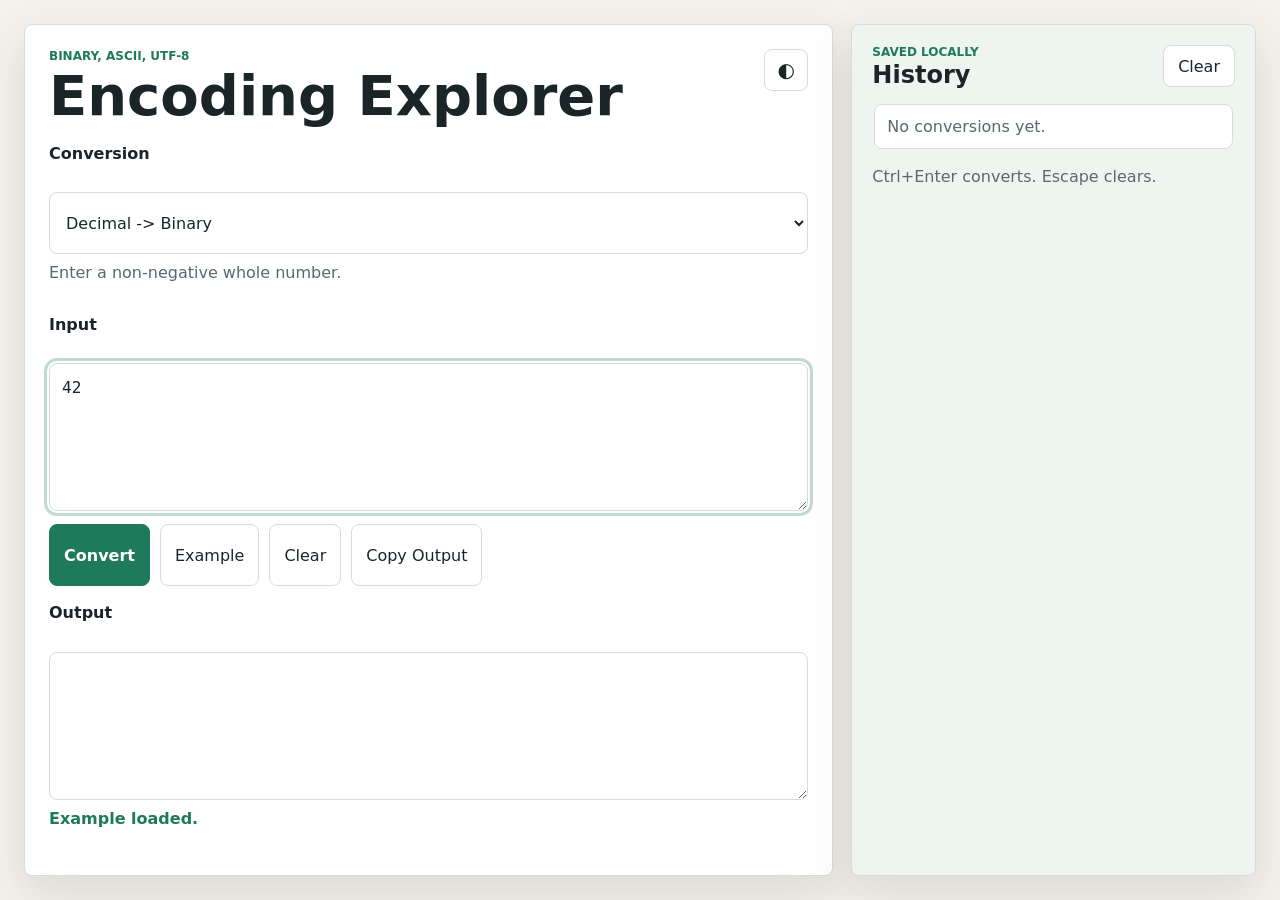
==== frontend-deploy/index.html @ 147ce119 "initial commit" ====
<!doctype html>
<html lang="en">
  <head>
    <meta charset="utf-8">
    <meta name="viewport" content="width=device-width, initial-scale=1">
    <title>Encoding Explorer — Binary, ASCII & UTF-8 Converter</title>
    <meta name="google-site-verification" content="eAd-L0zcls0rCKMD75jXM7rShIkIqUEqswG6NJh9wWE" />

    <meta name="description" content="Free online tool to convert between binary, decimal, ASCII, and UTF-8 encodings instantly in your browser. No signup required.">
    <link rel="canonical" href="https://citex.name.ng/">

    <meta property="og:title" content="Encoding Explorer">
    <meta property="og:description" content="Convert between binary, ASCII, and UTF-8 instantly.">
    <meta property="og:type" content="website">
    <meta property="og:url" content="https://citex.name.ng/">

    <meta name="theme-color" content="#f4f1ea" media="(prefers-color-scheme: light)">
    <meta name="theme-color" content="#141817" media="(prefers-color-scheme: dark)">

    <link rel="stylesheet" href="static/styles.css">
    <script>
      // Mirrors converter.py's CONVERSIONS tuple exactly (key, label, hint, example).
      // Netlify serves this statically, so it can't run Jinja's {{ conversions | tojson }} —
      // this hardcoded list must be kept in sync manually if converter.py ever changes.
      window.CONVERSIONS = [
        { key: "1",  label: "Decimal -> Binary",     hint: "Enter a non-negative whole number.",              example: "42" },
        { key: "2",  label: "Binary -> Decimal",     hint: "Enter binary digits. Spaces and commas are allowed.", example: "101010" },
        { key: "3",  label: "ASCII -> Binary",       hint: "Enter plain ASCII text.",                          example: "Hello" },
        { key: "4",  label: "Binary -> ASCII",       hint: "Enter 8-bit binary bytes.",                        example: "01001000 01100101 01101100 01101100 01101111" },
        { key: "5",  label: "ASCII -> UTF-8 bytes",  hint: "Enter ASCII text.",                                example: "Hello" },
        { key: "6",  label: "UTF-8 bytes -> ASCII",  hint: "Enter decimal byte values from 0 to 127.",         example: "72 101 108 108 111" },
        { key: "7",  label: "ASCII -> Decimal",      hint: "Enter ASCII text.",                                example: "ABC" },
        { key: "8",  label: "Decimal -> ASCII",      hint: "Enter decimal character values.",                 example: "65 66 67" },
        { key: "9",  label: "UTF-8 -> Decimal",      hint: "Enter any UTF-8 text.",                            example: "cafe" },
        { key: "10", label: "Decimal -> UTF-8",      hint: "Enter decimal bytes or one code point.",           example: "195 169" }
      ];
    </script>
  </head>
  <body>
    <main class="app-shell">
      <section class="workspace" aria-labelledby="app-title">
        <header class="topbar">
          <div>
            <p class="eyebrow">Binary, ASCII, UTF-8</p>
            <h1 id="app-title">Encoding Explorer</h1>
          </div>
          <button class="icon-button" id="themeToggle" type="button" aria-label="Toggle dark mode" title="Toggle dark mode">
            <span aria-hidden="true">◐</span>
          </button>
        </header>

        <div class="converter-panel">
          <label class="field-label" for="conversionSelect">Conversion</label>
          <select id="conversionSelect"></select>
          <p class="hint" id="hintText"></p>

          <label class="field-label" for="inputValue">Input</label>
          <textarea id="inputValue" spellcheck="false"></textarea>

          <div class="actions">
            <button class="primary-button" id="convertButton" type="button">Convert</button>
            <button id="exampleButton" type="button">Example</button>
            <button id="clearButton" type="button">Clear</button>
            <button id="copyButton" type="button">Copy Output</button>
          </div>

          <label class="field-label" for="outputValue">Output</label>
          <textarea id="outputValue" readonly spellcheck="false"></textarea>
          <p class="status" id="statusText" role="status"></p>
        </div>
      </section>

      <aside class="history-panel" aria-labelledby="history-title">
        <div class="history-heading">
          <div>
            <p class="eyebrow">Saved locally</p>
            <h2 id="history-title">History</h2>
          </div>
          <button id="clearHistoryButton" type="button">Clear</button>
        </div>
        <div class="history-list" id="historyList"></div>
        <p class="shortcut-note">Ctrl+Enter converts. Escape clears.</p>
      </aside>
    </main>

    <script src="static/app.js"></script>
  </body>
</html>
---- frontend-deploy/static/styles.css ----
:root {
  color-scheme: light;
  --bg: #f4f1ea;
  --panel: #ffffff;
  --panel-soft: #eef5f1;
  --text: #1b2528;
  --muted: #5b686d;
  --border: #d5ddd8;
  --accent: #1f7a5b;
  --accent-strong: #155a43;
  --danger: #b3261e;
  --shadow: 0 18px 48px rgba(38, 48, 45, 0.12);
  font-family: Inter, ui-sans-serif, system-ui, -apple-system, BlinkMacSystemFont, "Segoe UI", sans-serif;
}

:root[data-theme="dark"] {
  color-scheme: dark;
  --bg: #141817;
  --panel: #202624;
  --panel-soft: #17211d;
  --text: #edf3ef;
  --muted: #a9b7b0;
  --border: #3a4641;
  --accent: #62d29f;
  --accent-strong: #3eaf7b;
  --danger: #ff8a80;
  --shadow: 0 18px 48px rgba(0, 0, 0, 0.34);
}

* {
  box-sizing: border-box;
}

body {
  margin: 0;
  min-height: 100vh;
  background: var(--bg);
  color: var(--text);
}

button,
select,
textarea {
  font: inherit;
}

button,
select {
  min-height: 42px;
}

button {
  border: 1px solid var(--border);
  border-radius: 8px;
  background: var(--panel);
  color: var(--text);
  cursor: pointer;
  padding: 0 14px;
}

button:hover {
  border-color: var(--accent);
}

.primary-button {
  border-color: var(--accent);
  background: var(--accent);
  color: #ffffff;
  font-weight: 700;
}

.primary-button:hover {
  background: var(--accent-strong);
}

.icon-button {
  width: 44px;
  padding: 0;
  font-size: 20px;
}

.app-shell {
  display: grid;
  grid-template-columns: minmax(0, 1.6fr) minmax(280px, 0.8fr);
  gap: 18px;
  min-height: 100vh;
  padding: 24px;
}

.workspace,
.history-panel {
  border: 1px solid var(--border);
  border-radius: 8px;
  box-shadow: var(--shadow);
}

.workspace {
  display: flex;
  flex-direction: column;
  gap: 18px;
  background: var(--panel);
  padding: 24px;
}

.history-panel {
  display: flex;
  flex-direction: column;
  background: var(--panel-soft);
  padding: 20px;
  min-height: 0;
}

.topbar,
.history-heading {
  display: flex;
  align-items: flex-start;
  justify-content: space-between;
  gap: 16px;
}

.eyebrow {
  margin: 0 0 4px;
  color: var(--accent);
  font-size: 12px;
  font-weight: 800;
  letter-spacing: 0;
  text-transform: uppercase;
}

h1,
h2 {
  margin: 0;
  line-height: 1.05;
}

h1 {
  font-size: clamp(32px, 5vw, 56px);
}

h2 {
  font-size: 24px;
}

.converter-panel {
  display: grid;
  grid-template-columns: 1fr;
  gap: 9px;
  flex: 1;
  min-height: 0;
}

.field-label {
  color: var(--text);
  font-weight: 800;
}

select,
textarea {
  width: 100%;
  border: 1px solid var(--border);
  border-radius: 8px;
  background: var(--panel);
  color: var(--text);
}

select {
  padding: 0 12px;
}

textarea {
  min-height: 128px;
  resize: vertical;
  padding: 12px;
  font-family: "Cascadia Code", "SFMono-Regular", Consolas, monospace;
  line-height: 1.5;
}

textarea:focus,
select:focus,
button:focus-visible {
  outline: 3px solid color-mix(in srgb, var(--accent) 28%, transparent);
  outline-offset: 2px;
}

.hint,
.status,
.shortcut-note {
  margin: 0;
  min-height: 22px;
  color: var(--muted);
}

.status.is-error {
  color: var(--danger);
  font-weight: 700;
}

.status.is-success {
  color: var(--accent);
  font-weight: 700;
}

.actions {
  display: flex;
  flex-wrap: wrap;
  gap: 10px;
  padding: 4px 0 8px;
}

.history-list {
  display: flex;
  flex-direction: column;
  gap: 10px;
  overflow: auto;
  padding: 16px 2px 2px;
}

.history-empty,
.history-item {
  border: 1px solid var(--border);
  border-radius: 8px;
  background: var(--panel);
  padding: 12px;
}

.history-empty {
  color: var(--muted);
}

.history-item {
  text-align: left;
  min-height: auto;
}

.history-item strong,
.history-item span {
  display: block;
}

.history-item strong {
  margin-bottom: 6px;
}

.history-item span {
  color: var(--muted);
  overflow: hidden;
  text-overflow: ellipsis;
  white-space: nowrap;
}

.shortcut-note {
  padding-top: 16px;
}

@media (max-width: 820px) {
  .app-shell {
    grid-template-columns: 1fr;
    padding: 12px;
  }

  .workspace,
  .history-panel {
    padding: 16px;
  }
}
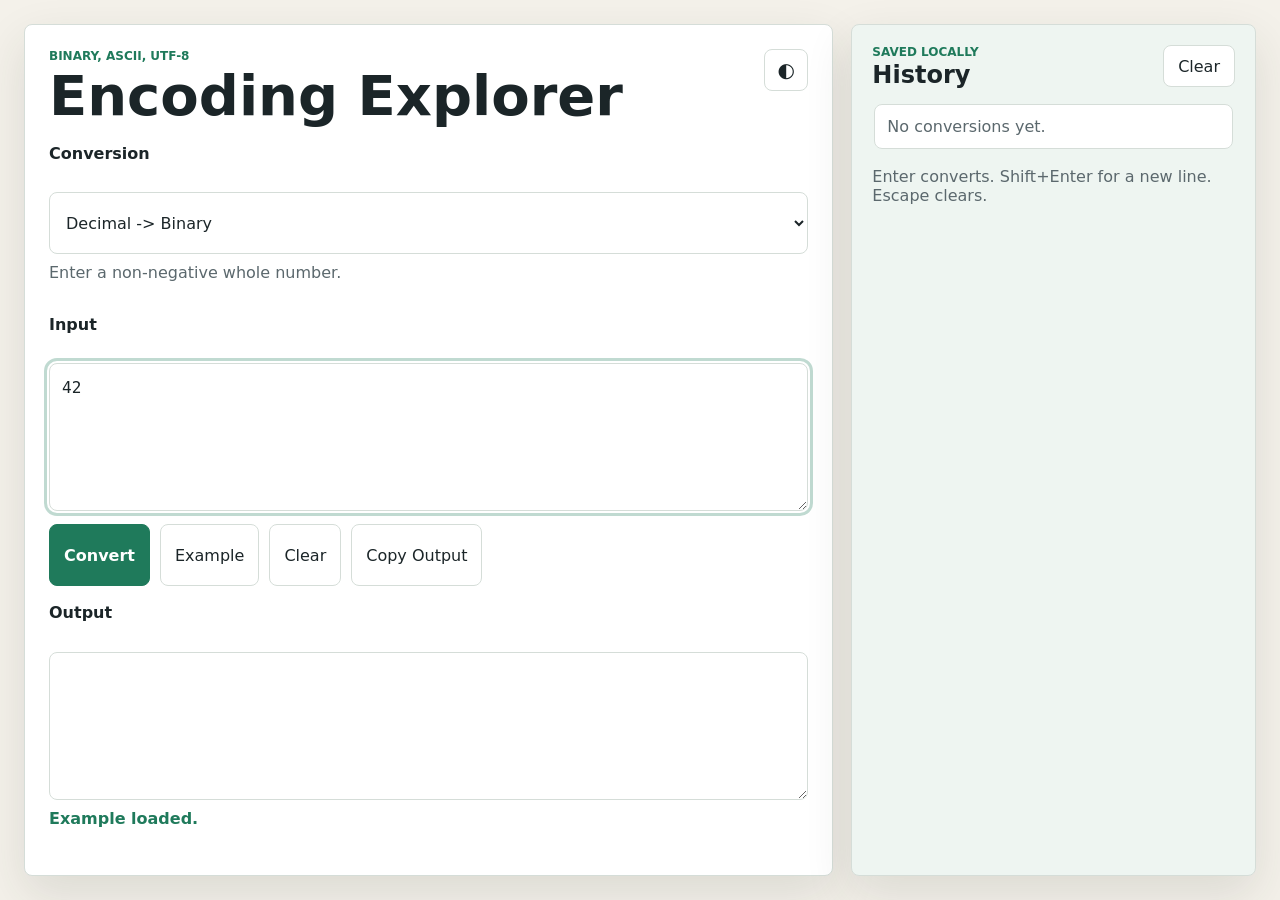
==== commit 7a4a4006: "git add converter.py git commit -m "Add Base64, Hex, URL, Morse, and text stats conversions" git pus" ====
--- a/frontend-deploy/index.html
+++ b/frontend-deploy/index.html
@@ -5,6 +5,11 @@
     <meta name="viewport" content="width=device-width, initial-scale=1">
     <title>Encoding Explorer — Binary, ASCII & UTF-8 Converter</title>
     <meta name="google-site-verification" content="eAd-L0zcls0rCKMD75jXM7rShIkIqUEqswG6NJh9wWE" />
+
+    <link rel="icon" type="image/png" sizes="32x32" href="static/favicon-32x32.png">
+    <link rel="icon" type="image/png" sizes="16x16" href="static/favicon-16x16.png">
+    <link rel="apple-touch-icon" sizes="180x180" href="static/apple-touch-icon.png">
+    <link rel="icon" href="favicon.ico">
 
     <meta name="description" content="Free online tool to convert between binary, decimal, ASCII, and UTF-8 encodings instantly in your browser. No signup required.">
     <link rel="canonical" href="https://citex.name.ng/">
@@ -23,16 +28,25 @@
       // Netlify serves this statically, so it can't run Jinja's {{ conversions | tojson }} —
       // this hardcoded list must be kept in sync manually if converter.py ever changes.
       window.CONVERSIONS = [
-        { key: "1",  label: "Decimal -> Binary",     hint: "Enter a non-negative whole number.",              example: "42" },
-        { key: "2",  label: "Binary -> Decimal",     hint: "Enter binary digits. Spaces and commas are allowed.", example: "101010" },
-        { key: "3",  label: "ASCII -> Binary",       hint: "Enter plain ASCII text.",                          example: "Hello" },
-        { key: "4",  label: "Binary -> ASCII",       hint: "Enter 8-bit binary bytes.",                        example: "01001000 01100101 01101100 01101100 01101111" },
-        { key: "5",  label: "ASCII -> UTF-8 bytes",  hint: "Enter ASCII text.",                                example: "Hello" },
-        { key: "6",  label: "UTF-8 bytes -> ASCII",  hint: "Enter decimal byte values from 0 to 127.",         example: "72 101 108 108 111" },
-        { key: "7",  label: "ASCII -> Decimal",      hint: "Enter ASCII text.",                                example: "ABC" },
-        { key: "8",  label: "Decimal -> ASCII",      hint: "Enter decimal character values.",                 example: "65 66 67" },
-        { key: "9",  label: "UTF-8 -> Decimal",      hint: "Enter any UTF-8 text.",                            example: "cafe" },
-        { key: "10", label: "Decimal -> UTF-8",      hint: "Enter decimal bytes or one code point.",           example: "195 169" }
+        { key: "1",  label: "Decimal -> Binary",           hint: "Enter a non-negative whole number.",                    example: "42" },
+        { key: "2",  label: "Binary -> Decimal",           hint: "Enter binary digits. Spaces and commas are allowed.",   example: "101010" },
+        { key: "3",  label: "ASCII -> Binary",             hint: "Enter plain ASCII text.",                               example: "Hello" },
+        { key: "4",  label: "Binary -> ASCII",             hint: "Enter 8-bit binary bytes.",                             example: "01001000 01100101 01101100 01101100 01101111" },
+        { key: "5",  label: "ASCII -> UTF-8 bytes",        hint: "Enter ASCII text.",                                     example: "Hello" },
+        { key: "6",  label: "UTF-8 bytes -> ASCII",        hint: "Enter decimal byte values from 0 to 127.",              example: "72 101 108 108 111" },
+        { key: "7",  label: "ASCII -> Decimal",            hint: "Enter ASCII text.",                                     example: "ABC" },
+        { key: "8",  label: "Decimal -> ASCII",            hint: "Enter decimal character values.",                      example: "65 66 67" },
+        { key: "9",  label: "UTF-8 -> Decimal",            hint: "Enter any UTF-8 text.",                                 example: "cafe" },
+        { key: "10", label: "Decimal -> UTF-8",            hint: "Enter decimal bytes or one code point.",                example: "195 169" },
+        { key: "11", label: "Text -> Base64",              hint: "Enter any text.",                                      example: "Hello, World!" },
+        { key: "12", label: "Base64 -> Text",              hint: "Enter Base64-encoded text.",                           example: "SGVsbG8sIFdvcmxkIQ==" },
+        { key: "13", label: "Text -> Hex",                 hint: "Enter any text.",                                      example: "Hello" },
+        { key: "14", label: "Hex -> Text",                 hint: "Enter hex bytes. Spaces are optional.",                example: "48 65 6c 6c 6f" },
+        { key: "15", label: "URL Encode",                  hint: "Enter text or a URL to percent-encode.",               example: "hello world!" },
+        { key: "16", label: "URL Decode",                  hint: "Enter percent-encoded text.",                          example: "hello%20world%21" },
+        { key: "17", label: "Text -> Morse Code",          hint: "Enter letters, numbers, and basic punctuation.",       example: "SOS" },
+        { key: "18", label: "Morse Code -> Text",          hint: "Enter Morse code. Space between letters, / between words.", example: "... --- ..." },
+        { key: "19", label: "Text Length / Byte Counter",  hint: "Enter any text to count characters, words, bytes, and lines.", example: "Hello, World!" }
       ];
     </script>
   </head>
@@ -79,7 +93,7 @@
           <button id="clearHistoryButton" type="button">Clear</button>
         </div>
         <div class="history-list" id="historyList"></div>
-        <p class="shortcut-note">Ctrl+Enter converts. Escape clears.</p>
+        <p class="shortcut-note">Enter converts. Shift+Enter for a new line. Escape clears.</p>
       </aside>
     </main>
 
